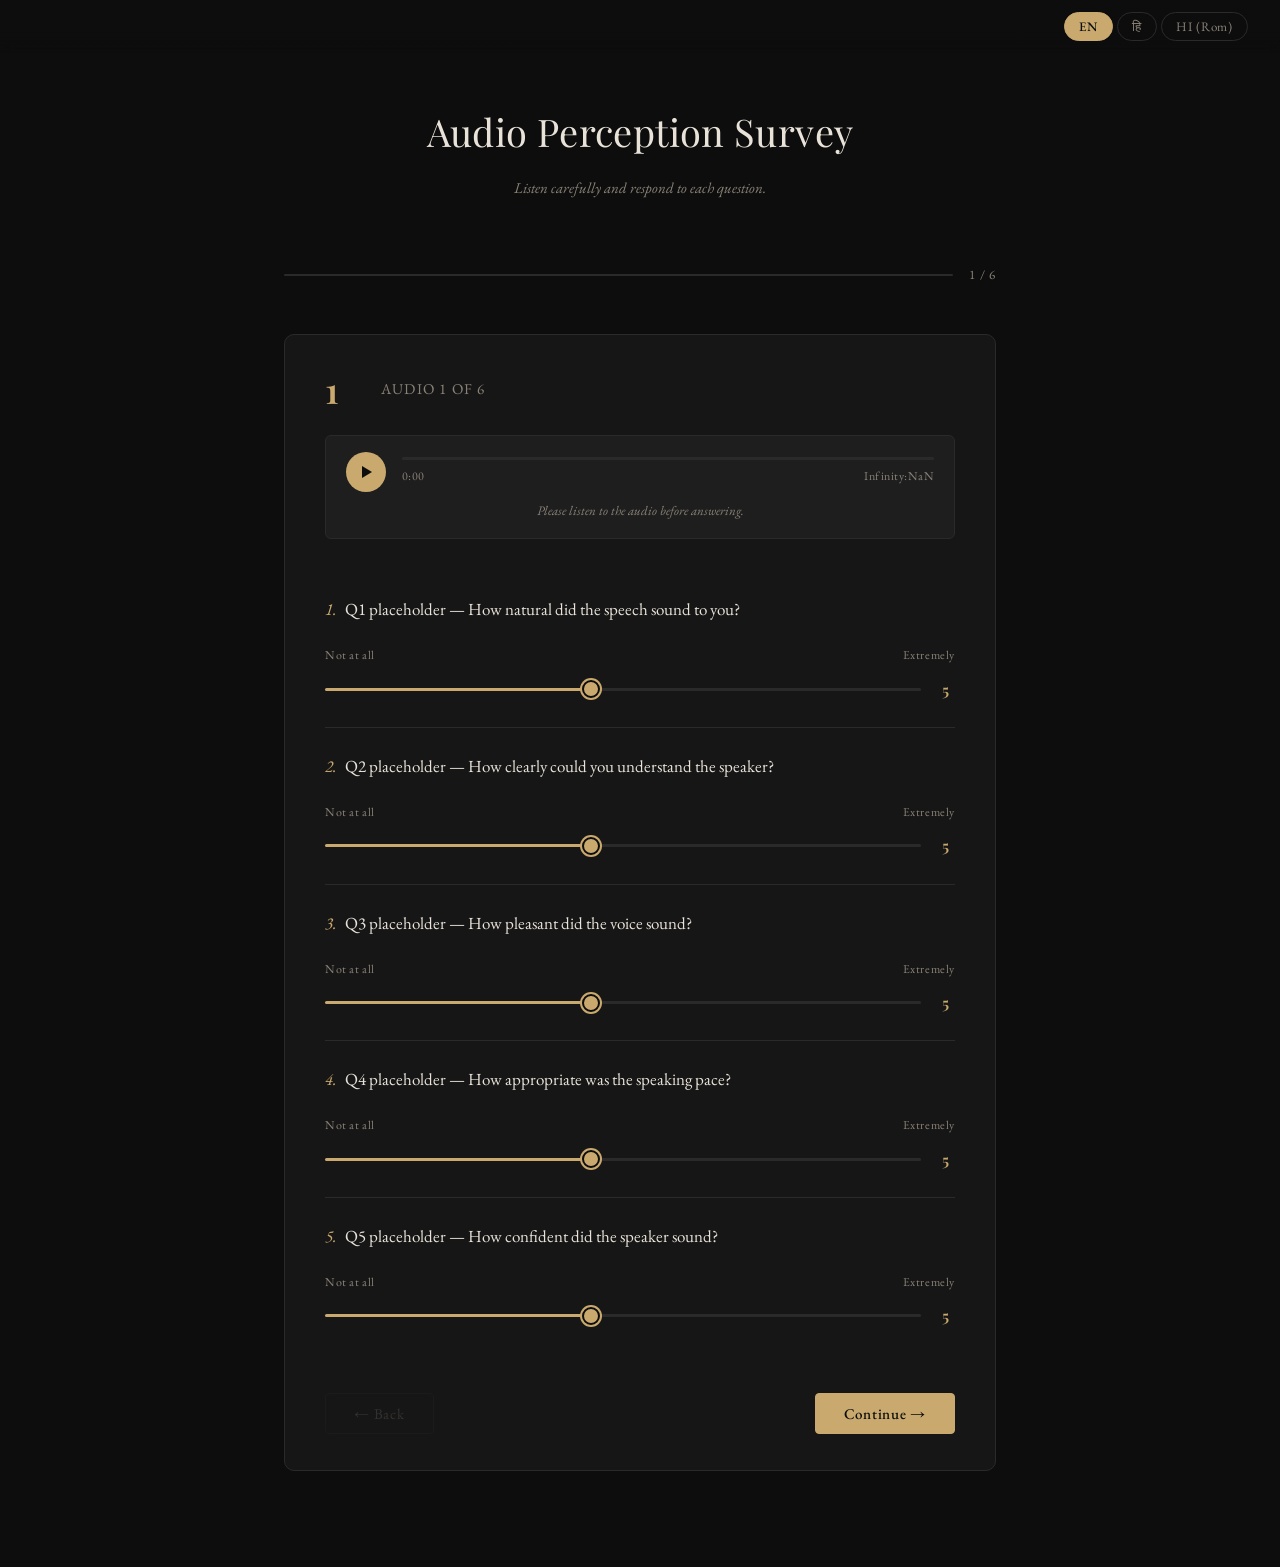
==== version1.html @ 690ae93b "project" ====
<!DOCTYPE html>
<html lang="en">
<head>
  <meta charset="UTF-8">
  <meta name="viewport" content="width=device-width, initial-scale=1.0">
  <title>Audio Perception Survey — Version 1</title>
  <meta name="description" content="Linguistic perception survey — Version 1. Listen to each audio clip and rate it on five perceptual dimensions.">
  <link rel="preconnect" href="https://fonts.googleapis.com">
  <link rel="preconnect" href="https://fonts.gstatic.com" crossorigin>
  <link href="https://fonts.googleapis.com/css2?family=Playfair+Display:ital,wght@0,400;0,600;1,400&family=EB+Garamond:ital,wght@0,400;0,500;1,400&display=swap" rel="stylesheet">
  <link rel="stylesheet" href="style.css">
</head>
<body>

  <!-- Language Toggler -->
  <nav class="lang-bar" role="navigation" aria-label="Language selector">
    <button class="lang-btn active" data-lang="en"  id="lang-en"  aria-label="English">EN</button>
    <button class="lang-btn"        data-lang="hi"   id="lang-hi"  aria-label="Hindi">हि</button>
    <button class="lang-btn"        data-lang="hirom" id="lang-hirom" aria-label="Romanized Hindi">HI (Rom)</button>
  </nav>

  <main class="container" role="main">

    <!-- Header -->
    <header class="site-header">
      <h1 class="site-title">Audio Perception Survey</h1>
      <p class="site-subtitle">Listen carefully and respond to each question.</p>
    </header>

    <!-- Progress -->
    <div class="progress-wrap" id="progress-wrap">
      <div class="progress-track">
        <div class="progress-fill" id="progress-fill"></div>
      </div>
      <span class="progress-label" id="progress-label">1 / 6</span>
    </div>

    <!-- Audio Card (dynamically rendered) -->
    <div class="audio-card" id="audio-card"></div>

    <!-- Final / Thank You Screen -->
    <div class="final-screen" id="final-screen" role="region" aria-label="Completion screen">
      <h2 class="final-title" id="final-title">Thank you.</h2>
      <p class="final-subtitle" id="final-sub">Your responses have been recorded.</p>
      <button class="download-btn" id="download-btn" style="display:none" aria-label="Download responses as CSV">
        ⬇ Download Responses (CSV)
      </button>
    </div>

  </main>

  <!-- Toast warning -->
  <div class="warning-toast" id="toast" role="alert" aria-live="polite"></div>

  <script src="survey.js"></script>
  <script>
    // Version 1 cyclic assignment:
    // Group 1→file 11, Group 2→file 22, Group 3→file 33,
    // Group 4→file 41, Group 5→file 52, Group 6→file 63
    initSurvey({
      version: 1,
      audios: ['11', '22', '33', '41', '52', '63']
    });
  </script>

</body>
</html>
---- style.css ----
@import url('https://fonts.googleapis.com/css2?family=Playfair+Display:ital,wght@0,400;0,600;1,400&family=EB+Garamond:ital,wght@0,400;0,500;1,400&display=swap');

*, *::before, *::after {
  box-sizing: border-box;
  margin: 0;
  padding: 0;
}

:root {
  --bg: #0d0d0d;
  --surface: #161616;
  --surface-2: #1e1e1e;
  --border: #2a2a2a;
  --text-primary: #e8e2d9;
  --text-secondary: #8a8278;
  --accent: #c9a96e;
  --accent-dim: rgba(201, 169, 110, 0.15);
  --font-serif: 'EB Garamond', 'Playfair Display', Georgia, serif;
  --font-display: 'Playfair Display', Georgia, serif;
  --transition: 0.25s ease;
  --radius: 6px;
}

html { scroll-behavior: smooth; }

body {
  background: var(--bg);
  color: var(--text-primary);
  font-family: var(--font-serif);
  font-size: 18px;
  line-height: 1.7;
  min-height: 100vh;
}

/* ── Language Toggler ── */
.lang-bar {
  position: fixed;
  top: 0; left: 0; right: 0;
  z-index: 100;
  display: flex;
  justify-content: flex-end;
  align-items: center;
  gap: 4px;
  padding: 12px 32px;
  background: linear-gradient(to bottom, rgba(13,13,13,0.98) 70%, transparent);
  backdrop-filter: blur(6px);
}

.lang-btn {
  background: none;
  border: 1px solid var(--border);
  color: var(--text-secondary);
  font-family: var(--font-serif);
  font-size: 13px;
  letter-spacing: 0.06em;
  padding: 5px 14px;
  cursor: pointer;
  border-radius: 20px;
  transition: all var(--transition);
}

.lang-btn:hover {
  border-color: var(--accent);
  color: var(--accent);
}

.lang-btn.active {
  background: var(--accent);
  border-color: var(--accent);
  color: #0d0d0d;
  font-weight: 500;
}

/* ── Layout ── */
.container {
  max-width: 760px;
  margin: 0 auto;
  padding: 100px 24px 80px;
}

/* ── Header ── */
.site-header {
  text-align: center;
  margin-bottom: 64px;
}

.site-title {
  font-family: var(--font-display);
  font-size: clamp(26px, 4vw, 38px);
  font-weight: 400;
  color: var(--text-primary);
  letter-spacing: 0.01em;
  margin-bottom: 10px;
}

.site-subtitle {
  font-size: 15px;
  color: var(--text-secondary);
  font-style: italic;
}

/* ── Progress ── */
.progress-wrap {
  display: flex;
  align-items: center;
  gap: 16px;
  margin-bottom: 48px;
}

.progress-track {
  flex: 1;
  height: 2px;
  background: var(--border);
  border-radius: 2px;
  overflow: hidden;
}

.progress-fill {
  height: 100%;
  background: var(--accent);
  border-radius: 2px;
  transition: width 0.5s ease;
  width: 0%;
}

.progress-label {
  font-size: 13px;
  color: var(--text-secondary);
  white-space: nowrap;
  letter-spacing: 0.06em;
}

/* ── Audio Card ── */
.audio-card {
  background: var(--surface);
  border: 1px solid var(--border);
  border-radius: 10px;
  padding: 36px 40px;
  margin-bottom: 16px;
}

.audio-card-header {
  display: flex;
  align-items: center;
  gap: 16px;
  margin-bottom: 28px;
}

.audio-number {
  font-family: var(--font-display);
  font-size: 36px;
  font-weight: 600;
  color: var(--accent);
  line-height: 1;
  min-width: 40px;
}

.audio-card-title {
  font-size: 15px;
  color: var(--text-secondary);
  letter-spacing: 0.08em;
  text-transform: uppercase;
}

/* Custom Audio Player */
.player-wrap {
  background: var(--surface-2);
  border: 1px solid var(--border);
  border-radius: var(--radius);
  padding: 16px 20px;
  margin-bottom: 32px;
}

.player-inner {
  display: flex;
  align-items: center;
  gap: 16px;
}

.play-btn {
  width: 40px; height: 40px;
  border-radius: 50%;
  background: var(--accent);
  border: none;
  cursor: pointer;
  display: flex; align-items: center; justify-content: center;
  flex-shrink: 0;
  transition: transform var(--transition), opacity var(--transition);
}

.play-btn:hover { transform: scale(1.08); opacity: 0.9; }
.play-btn:active { transform: scale(0.96); }

.play-btn svg { display: block; }

.player-timeline {
  flex: 1;
  display: flex;
  flex-direction: column;
  gap: 6px;
}

.timeline-bar {
  width: 100%;
  height: 3px;
  background: var(--border);
  border-radius: 3px;
  cursor: pointer;
  position: relative;
  overflow: hidden;
}

.timeline-progress {
  position: absolute;
  left: 0; top: 0; bottom: 0;
  background: var(--accent);
  border-radius: 3px;
  width: 0%;
  transition: width 0.1s linear;
  pointer-events: none;
}

.timeline-times {
  display: flex;
  justify-content: space-between;
  font-size: 12px;
  color: var(--text-secondary);
  letter-spacing: 0.04em;
}

.listen-note {
  font-size: 13px;
  color: var(--text-secondary);
  font-style: italic;
  text-align: center;
  margin-top: 8px;
}

/* ── Questions ── */
.questions-section {
  margin-top: 4px;
}

.question-item {
  padding: 24px 0;
  border-bottom: 1px solid var(--border);
}

.question-item:last-child { border-bottom: none; }

.question-text {
  font-size: 17px;
  color: var(--text-primary);
  line-height: 1.65;
  margin-bottom: 22px;
}

.question-text .q-num {
  color: var(--accent);
  font-style: italic;
  margin-right: 8px;
}

/* ── Slider ── */
.slider-wrap {
  display: flex;
  flex-direction: column;
  gap: 10px;
}

.slider-labels {
  display: flex;
  justify-content: space-between;
  font-size: 12px;
  color: var(--text-secondary);
  letter-spacing: 0.05em;
}

.slider-row {
  display: flex;
  align-items: center;
  gap: 14px;
}

.slider {
  -webkit-appearance: none;
  appearance: none;
  flex: 1;
  height: 3px;
  border-radius: 3px;
  background: linear-gradient(to right, var(--accent) 0%, var(--accent) 50%, var(--border) 50%, var(--border) 100%);
  outline: none;
  cursor: pointer;
  transition: background 0.1s;
}

.slider::-webkit-slider-thumb {
  -webkit-appearance: none;
  appearance: none;
  width: 18px; height: 18px;
  border-radius: 50%;
  background: var(--accent);
  border: 2px solid var(--bg);
  box-shadow: 0 0 0 2px var(--accent);
  cursor: pointer;
  transition: transform var(--transition);
}

.slider::-webkit-slider-thumb:hover { transform: scale(1.2); }
.slider::-moz-range-thumb {
  width: 18px; height: 18px;
  border-radius: 50%;
  background: var(--accent);
  border: 2px solid var(--bg);
  box-shadow: 0 0 0 2px var(--accent);
  cursor: pointer;
}

.slider-value {
  font-family: var(--font-display);
  font-size: 16px;
  font-weight: 600;
  color: var(--accent);
  min-width: 20px;
  text-align: center;
}

/* ── Navigation buttons ── */
.nav-wrap {
  display: flex;
  justify-content: space-between;
  align-items: center;
  margin-top: 40px;
  gap: 16px;
}

.nav-btn {
  background: none;
  border: 1px solid var(--border);
  color: var(--text-secondary);
  font-family: var(--font-serif);
  font-size: 15px;
  padding: 10px 28px;
  border-radius: 4px;
  cursor: pointer;
  letter-spacing: 0.05em;
  transition: all var(--transition);
  display: flex; align-items: center; gap: 8px;
}

.nav-btn:hover:not(:disabled) {
  border-color: var(--accent);
  color: var(--accent);
}

.nav-btn:disabled {
  opacity: 0.25;
  cursor: not-allowed;
}

.nav-btn.primary {
  background: var(--accent);
  border-color: var(--accent);
  color: #0d0d0d;
  font-weight: 500;
}

.nav-btn.primary:hover { opacity: 0.88; }

/* ── Thank You / Final Screen ── */
.final-screen {
  display: none;
  text-align: center;
  padding: 80px 0;
}

.final-screen.visible { display: block; }

.final-title {
  font-family: var(--font-display);
  font-size: 36px;
  font-weight: 400;
  margin-bottom: 16px;
  color: var(--text-primary);
}

.final-subtitle {
  color: var(--text-secondary);
  font-style: italic;
  margin-bottom: 40px;
}

.download-btn {
  display: inline-flex;
  align-items: center;
  gap: 10px;
  background: var(--accent);
  color: #0d0d0d;
  border: none;
  font-family: var(--font-serif);
  font-size: 15px;
  font-weight: 500;
  padding: 13px 32px;
  border-radius: 4px;
  cursor: pointer;
  letter-spacing: 0.06em;
  transition: opacity var(--transition);
}

.download-btn:hover { opacity: 0.88; }

/* ── Unanswered warning ── */
.warning-toast {
  position: fixed;
  bottom: 32px; left: 50%; transform: translateX(-50%);
  background: #2a1a0e;
  border: 1px solid var(--accent);
  color: var(--accent);
  font-size: 14px;
  padding: 10px 24px;
  border-radius: 4px;
  opacity: 0;
  pointer-events: none;
  transition: opacity 0.3s ease;
  white-space: nowrap;
}

.warning-toast.show { opacity: 1; }

/* ── Responsive ── */
@media (max-width: 600px) {
  .audio-card { padding: 24px 20px; }
  .lang-bar { padding: 10px 16px; gap: 6px; }
  .lang-btn { font-size: 12px; padding: 4px 10px; }
}
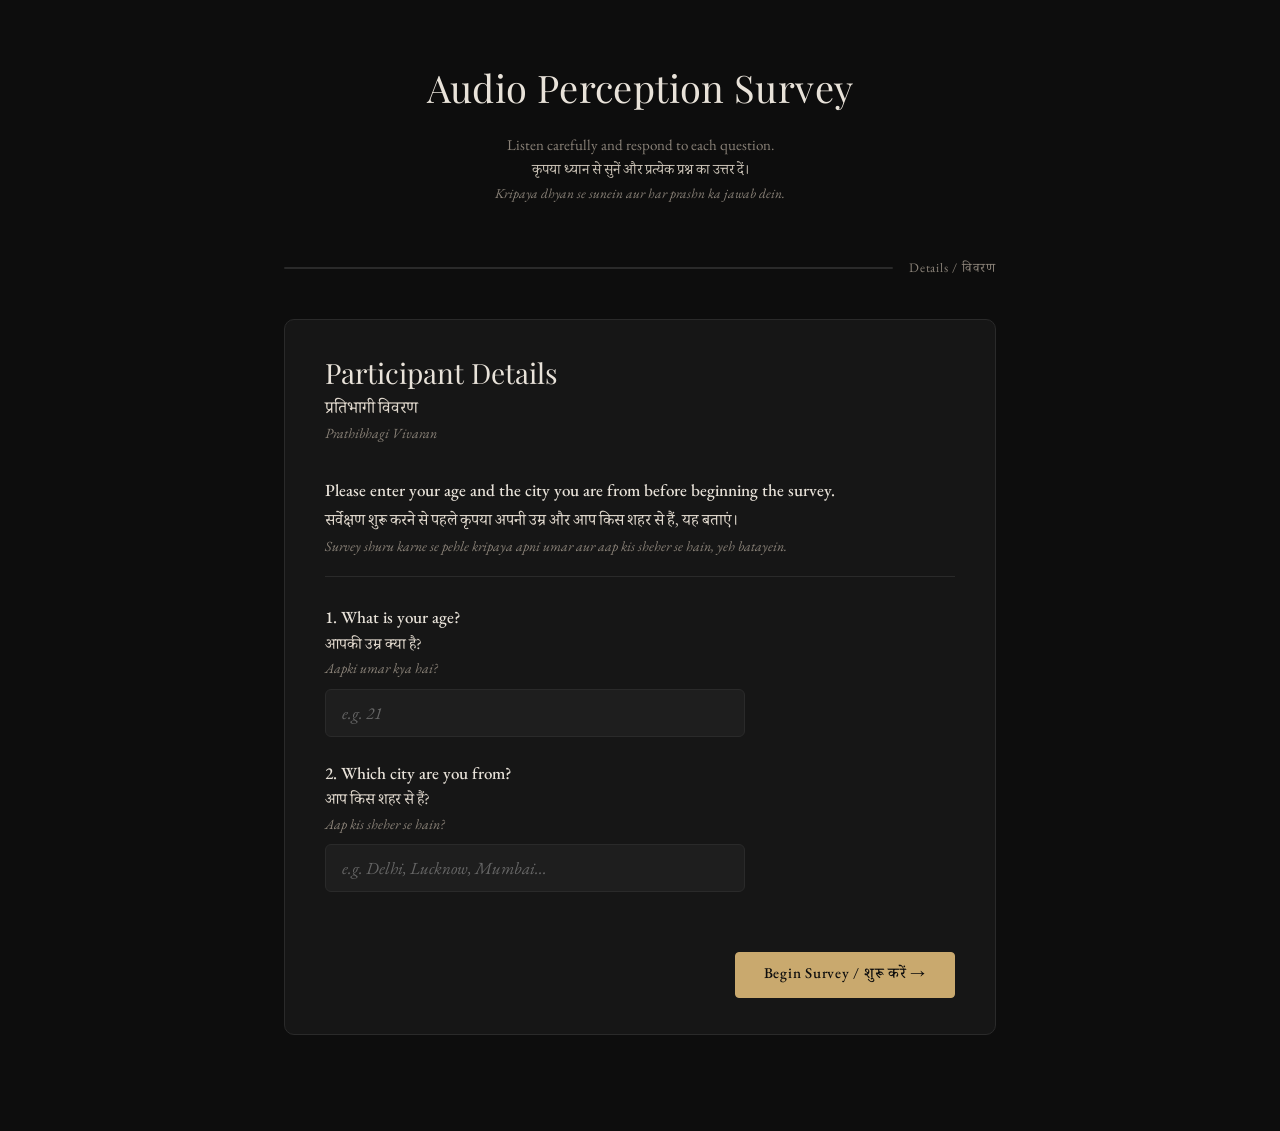
==== commit 8e65be96: "Adding questions" ====
--- a/version1.html
+++ b/version1.html
@@ -7,24 +7,21 @@
   <meta name="description" content="Linguistic perception survey — Version 1. Listen to each audio clip and rate it on five perceptual dimensions.">
   <link rel="preconnect" href="https://fonts.googleapis.com">
   <link rel="preconnect" href="https://fonts.gstatic.com" crossorigin>
-  <link href="https://fonts.googleapis.com/css2?family=Playfair+Display:ital,wght@0,400;0,600;1,400&family=EB+Garamond:ital,wght@0,400;0,500;1,400&display=swap" rel="stylesheet">
+  <link href="https://fonts.googleapis.com/css2?family=EB+Garamond:ital,wght@0,400;0,500;1,400&family=Noto+Serif+Devanagari:wght@400;500;600&family=Playfair+Display:ital,wght@0,400;0,600;1,400&display=swap" rel="stylesheet">
   <link rel="stylesheet" href="style.css">
 </head>
 <body>
-
-  <!-- Language Toggler -->
-  <nav class="lang-bar" role="navigation" aria-label="Language selector">
-    <button class="lang-btn active" data-lang="en"  id="lang-en"  aria-label="English">EN</button>
-    <button class="lang-btn"        data-lang="hi"   id="lang-hi"  aria-label="Hindi">हि</button>
-    <button class="lang-btn"        data-lang="hirom" id="lang-hirom" aria-label="Romanized Hindi">HI (Rom)</button>
-  </nav>
 
   <main class="container" role="main">
 
     <!-- Header -->
     <header class="site-header">
       <h1 class="site-title">Audio Perception Survey</h1>
-      <p class="site-subtitle">Listen carefully and respond to each question.</p>
+      <p class="site-subtitle">
+        Listen carefully and respond to each question.<br>
+        <span class="sub-hi">कृपया ध्यान से सुनें और प्रत्येक प्रश्न का उत्तर दें।</span><br>
+        <span class="sub-hirom">Kripaya dhyan se sunein aur har prashn ka jawab dein.</span>
+      </p>
     </header>
 
     <!-- Progress -->
@@ -32,10 +29,10 @@
       <div class="progress-track">
         <div class="progress-fill" id="progress-fill"></div>
       </div>
-      <span class="progress-label" id="progress-label">1 / 6</span>
+      <span class="progress-label" id="progress-label">Details / विवरण</span>
     </div>
 
-    <!-- Audio Card (dynamically rendered) -->
+    <!-- Audio Card (dynamically rendered: Demographics then Audio clips) -->
     <div class="audio-card" id="audio-card"></div>
 
     <!-- Final / Thank You Screen -->
--- a/style.css
+++ b/style.css
@@ -1,4 +1,4 @@
-@import url('https://fonts.googleapis.com/css2?family=Playfair+Display:ital,wght@0,400;0,600;1,400&family=EB+Garamond:ital,wght@0,400;0,500;1,400&display=swap');
+@import url('https://fonts.googleapis.com/css2?family=EB+Garamond:ital,wght@0,400;0,500;1,400&family=Noto+Serif+Devanagari:wght@400;500;600&family=Playfair+Display:ital,wght@0,400;0,600;1,400&display=swap');
 
 *, *::before, *::after {
   box-sizing: border-box;
@@ -15,7 +15,7 @@
   --text-secondary: #8a8278;
   --accent: #c9a96e;
   --accent-dim: rgba(201, 169, 110, 0.15);
-  --font-serif: 'EB Garamond', 'Playfair Display', Georgia, serif;
+  --font-serif: 'EB Garamond', 'Noto Serif Devanagari', Georgia, serif;
   --font-display: 'Playfair Display', Georgia, serif;
   --transition: 0.25s ease;
   --radius: 6px;
@@ -32,56 +32,17 @@
   min-height: 100vh;
 }
 
-/* ── Language Toggler ── */
-.lang-bar {
-  position: fixed;
-  top: 0; left: 0; right: 0;
-  z-index: 100;
-  display: flex;
-  justify-content: flex-end;
-  align-items: center;
-  gap: 4px;
-  padding: 12px 32px;
-  background: linear-gradient(to bottom, rgba(13,13,13,0.98) 70%, transparent);
-  backdrop-filter: blur(6px);
-}
-
-.lang-btn {
-  background: none;
-  border: 1px solid var(--border);
-  color: var(--text-secondary);
-  font-family: var(--font-serif);
-  font-size: 13px;
-  letter-spacing: 0.06em;
-  padding: 5px 14px;
-  cursor: pointer;
-  border-radius: 20px;
-  transition: all var(--transition);
-}
-
-.lang-btn:hover {
-  border-color: var(--accent);
-  color: var(--accent);
-}
-
-.lang-btn.active {
-  background: var(--accent);
-  border-color: var(--accent);
-  color: #0d0d0d;
-  font-weight: 500;
-}
-
 /* ── Layout ── */
 .container {
   max-width: 760px;
   margin: 0 auto;
-  padding: 100px 24px 80px;
+  padding: 56px 24px 80px;
 }
 
 /* ── Header ── */
 .site-header {
   text-align: center;
-  margin-bottom: 64px;
+  margin-bottom: 52px;
 }
 
 .site-title {
@@ -90,13 +51,24 @@
   font-weight: 400;
   color: var(--text-primary);
   letter-spacing: 0.01em;
-  margin-bottom: 10px;
+  margin-bottom: 12px;
 }
 
 .site-subtitle {
   font-size: 15px;
   color: var(--text-secondary);
+  line-height: 1.6;
+}
+
+.site-subtitle .sub-hi {
+  color: #c8c0b4;
+  font-size: 14.5px;
+}
+
+.site-subtitle .sub-hirom {
+  color: var(--text-secondary);
   font-style: italic;
+  font-size: 13.5px;
 }
 
 /* ── Progress ── */
@@ -104,7 +76,7 @@
   display: flex;
   align-items: center;
   gap: 16px;
-  margin-bottom: 48px;
+  margin-bottom: 40px;
 }
 
 .progress-track {
@@ -130,7 +102,7 @@
   letter-spacing: 0.06em;
 }
 
-/* ── Audio Card ── */
+/* ── Card (Audio & Demographics) ── */
 .audio-card {
   background: var(--surface);
   border: 1px solid var(--border);
@@ -155,11 +127,22 @@
   min-width: 40px;
 }
 
+.audio-card-titles {
+  display: flex;
+  flex-direction: column;
+  gap: 2px;
+}
+
 .audio-card-title {
   font-size: 15px;
   color: var(--text-secondary);
   letter-spacing: 0.08em;
   text-transform: uppercase;
+}
+
+.audio-card-subtitle-hi {
+  font-size: 13px;
+  color: #9c9489;
 }
 
 /* Custom Audio Player */
@@ -229,36 +212,170 @@
 }
 
 .listen-note {
-  font-size: 13px;
-  color: var(--text-secondary);
-  font-style: italic;
+  font-size: 13.5px;
+  color: var(--text-secondary);
   text-align: center;
-  margin-top: 8px;
+  margin-top: 10px;
+  line-height: 1.5;
+}
+
+.listen-note span {
+  font-size: 12.5px;
+  color: #9c9489;
 }
 
 /* ── Questions ── */
 .questions-section {
-  margin-top: 4px;
+  margin-top: 8px;
 }
 
 .question-item {
-  padding: 24px 0;
+  padding: 26px 0;
   border-bottom: 1px solid var(--border);
 }
 
 .question-item:last-child { border-bottom: none; }
 
-.question-text {
-  font-size: 17px;
-  color: var(--text-primary);
-  line-height: 1.65;
-  margin-bottom: 22px;
-}
-
-.question-text .q-num {
+.question-header {
+  display: flex;
+  align-items: flex-start;
+  gap: 12px;
+  margin-bottom: 18px;
+}
+
+.question-header .q-num {
+  font-family: var(--font-display);
+  font-size: 20px;
   color: var(--accent);
   font-style: italic;
-  margin-right: 8px;
+  line-height: 1.35;
+  flex-shrink: 0;
+}
+
+.q-multilang {
+  display: flex;
+  flex-direction: column;
+  gap: 4px;
+}
+
+.q-en {
+  font-size: 17px;
+  color: var(--text-primary);
+  font-weight: 500;
+  line-height: 1.45;
+}
+
+.q-hi {
+  font-size: 16px;
+  color: #dfd7cc;
+  line-height: 1.45;
+}
+
+.q-hirom {
+  font-size: 14px;
+  color: var(--text-secondary);
+  font-style: italic;
+  line-height: 1.45;
+}
+
+/* ── Demographics Card ── */
+.demographics-card-inner {
+  display: flex;
+  flex-direction: column;
+}
+
+.demographics-header {
+  margin-bottom: 16px;
+}
+
+.demographics-title {
+  font-family: var(--font-display);
+  font-size: 28px;
+  font-weight: 400;
+  color: var(--text-primary);
+  line-height: 1.2;
+}
+
+.demographics-sub-hi {
+  font-size: 17px;
+  color: #dfd7cc;
+  margin-top: 4px;
+}
+
+.demographics-sub-hirom {
+  font-size: 14px;
+  color: var(--text-secondary);
+  font-style: italic;
+}
+
+.demographics-intro {
+  margin: 16px 0 28px;
+  padding-bottom: 20px;
+  border-bottom: 1px solid var(--border);
+  display: flex;
+  flex-direction: column;
+  gap: 5px;
+}
+
+.demographics-body {
+  display: flex;
+  flex-direction: column;
+  gap: 24px;
+  margin-bottom: 24px;
+}
+
+.demographics-field {
+  display: flex;
+  flex-direction: column;
+  gap: 10px;
+}
+
+.demographics-label {
+  display: flex;
+  flex-direction: column;
+  gap: 3px;
+  cursor: pointer;
+}
+
+.demographics-label .q-en {
+  font-size: 17px;
+  color: var(--text-primary);
+  font-weight: 500;
+}
+
+.demographics-label .q-hi {
+  font-size: 15.5px;
+  color: #dfd7cc;
+}
+
+.demographics-label .q-hirom {
+  font-size: 14px;
+  color: var(--text-secondary);
+  font-style: italic;
+}
+
+.demographics-input {
+  width: 100%;
+  max-width: 420px;
+  background: var(--surface-2);
+  border: 1px solid var(--border);
+  color: var(--text-primary);
+  font-family: var(--font-serif);
+  font-size: 17px;
+  padding: 12px 16px;
+  border-radius: var(--radius);
+  outline: none;
+  transition: border-color var(--transition), box-shadow var(--transition);
+}
+
+.demographics-input:focus {
+  border-color: var(--accent);
+  box-shadow: 0 0 0 1px var(--accent);
+}
+
+.demographics-input::placeholder {
+  color: #666;
+  font-style: italic;
 }
 
 /* ── Slider ── */
@@ -271,9 +388,9 @@
 .slider-labels {
   display: flex;
   justify-content: space-between;
-  font-size: 12px;
-  color: var(--text-secondary);
-  letter-spacing: 0.05em;
+  font-size: 12.5px;
+  color: var(--text-secondary);
+  letter-spacing: 0.03em;
 }
 
 .slider-row {
@@ -330,7 +447,7 @@
   display: flex;
   justify-content: space-between;
   align-items: center;
-  margin-top: 40px;
+  margin-top: 36px;
   gap: 16px;
 }
 
@@ -382,12 +499,13 @@
   font-weight: 400;
   margin-bottom: 16px;
   color: var(--text-primary);
+  line-height: 1.3;
 }
 
 .final-subtitle {
   color: var(--text-secondary);
-  font-style: italic;
   margin-bottom: 40px;
+  line-height: 1.6;
 }
 
 .download-btn {
@@ -423,6 +541,7 @@
   pointer-events: none;
   transition: opacity 0.3s ease;
   white-space: nowrap;
+  z-index: 1000;
 }
 
 .warning-toast.show { opacity: 1; }
@@ -430,6 +549,6 @@
 /* ── Responsive ── */
 @media (max-width: 600px) {
   .audio-card { padding: 24px 20px; }
-  .lang-bar { padding: 10px 16px; gap: 6px; }
-  .lang-btn { font-size: 12px; padding: 4px 10px; }
-}
+  .demographics-input { max-width: 100%; }
+  .container { padding: 36px 16px 60px; }
+}
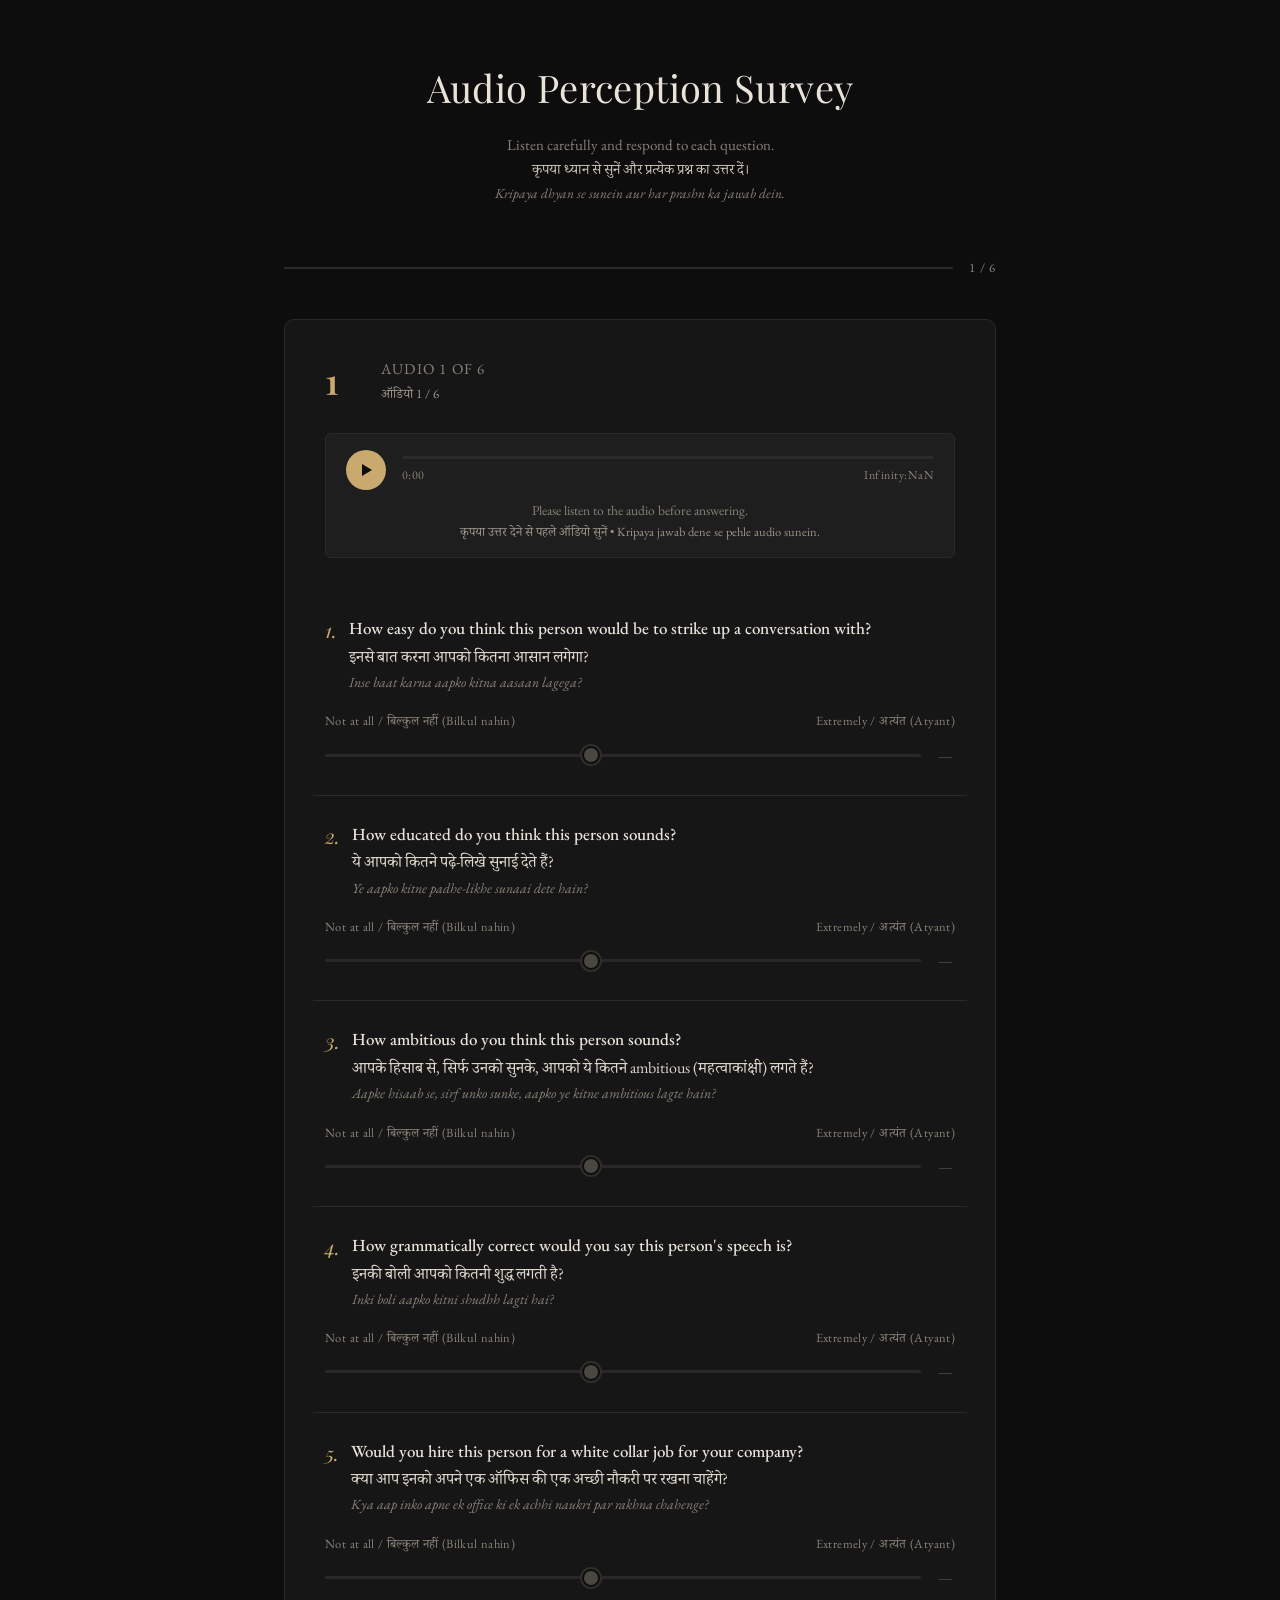
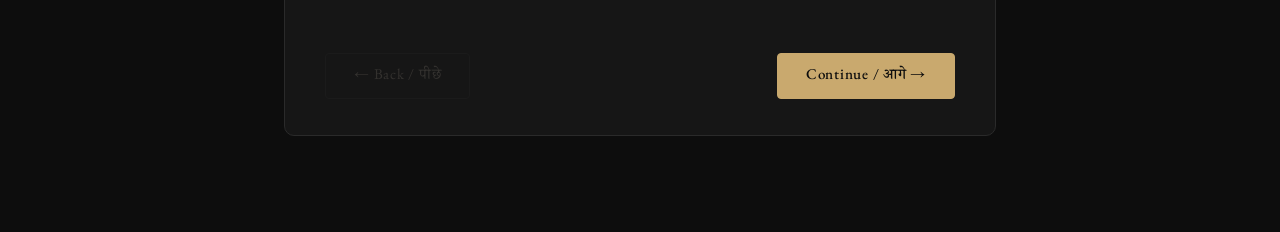
==== commit 93b649b9: "participant details to back" ====
--- a/version1.html
+++ b/version1.html
@@ -29,7 +29,7 @@
       <div class="progress-track">
         <div class="progress-fill" id="progress-fill"></div>
       </div>
-      <span class="progress-label" id="progress-label">Details / विवरण</span>
+      <span class="progress-label" id="progress-label">1 / 6</span>
     </div>
 
     <!-- Audio Card (dynamically rendered: Demographics then Audio clips) -->
--- a/style.css
+++ b/style.css
@@ -230,11 +230,23 @@
 }
 
 .question-item {
-  padding: 26px 0;
+  padding: 26px 12px;
+  margin: 0 -12px;
   border-bottom: 1px solid var(--border);
+  transition: background 0.3s ease;
 }
 
 .question-item:last-child { border-bottom: none; }
+
+.question-item.highlight-unanswered {
+  animation: pulse-unanswered 0.8s ease;
+}
+
+@keyframes pulse-unanswered {
+  0% { background: transparent; }
+  35% { background: rgba(201, 169, 110, 0.12); border-radius: var(--radius); }
+  100% { background: transparent; }
+}
 
 .question-header {
   display: flex;
@@ -424,6 +436,7 @@
 }
 
 .slider::-webkit-slider-thumb:hover { transform: scale(1.2); }
+
 .slider::-moz-range-thumb {
   width: 18px; height: 18px;
   border-radius: 50%;
@@ -431,6 +444,36 @@
   border: 2px solid var(--bg);
   box-shadow: 0 0 0 2px var(--accent);
   cursor: pointer;
+  transition: transform var(--transition);
+}
+
+.slider::-moz-range-thumb:hover { transform: scale(1.2); }
+
+/* ── Untouched / Discoloured Slider ── */
+.slider.untouched {
+  background: #282828 !important;
+}
+
+.slider.untouched::-webkit-slider-thumb {
+  background: #4a4742 !important;
+  box-shadow: 0 0 0 2px #302e2b !important;
+  border: 2px solid var(--bg) !important;
+}
+
+.slider.untouched::-webkit-slider-thumb:hover {
+  background: #5c5852 !important;
+  box-shadow: 0 0 0 2px #44403a !important;
+}
+
+.slider.untouched::-moz-range-thumb {
+  background: #4a4742 !important;
+  box-shadow: 0 0 0 2px #302e2b !important;
+  border: 2px solid var(--bg) !important;
+}
+
+.slider.untouched::-moz-range-thumb:hover {
+  background: #5c5852 !important;
+  box-shadow: 0 0 0 2px #44403a !important;
 }
 
 .slider-value {
@@ -440,6 +483,14 @@
   color: var(--accent);
   min-width: 20px;
   text-align: center;
+  transition: color var(--transition);
+}
+
+.slider-value.untouched {
+  color: var(--text-secondary);
+  font-family: var(--font-serif);
+  font-weight: 400;
+  opacity: 0.45;
 }
 
 /* ── Navigation buttons ── */
@@ -482,7 +533,12 @@
   font-weight: 500;
 }
 
-.nav-btn.primary:hover { opacity: 0.88; }
+.nav-btn.primary:hover:not(:disabled) {
+  background: var(--accent);
+  border-color: var(--accent);
+  color: #0d0d0d !important;
+  opacity: 0.88;
+}
 
 /* ── Thank You / Final Screen ── */
 .final-screen {
@@ -525,7 +581,10 @@
   transition: opacity var(--transition);
 }
 
-.download-btn:hover { opacity: 0.88; }
+.download-btn:hover {
+  opacity: 0.88;
+  color: #0d0d0d;
+}
 
 /* ── Unanswered warning ── */
 .warning-toast {
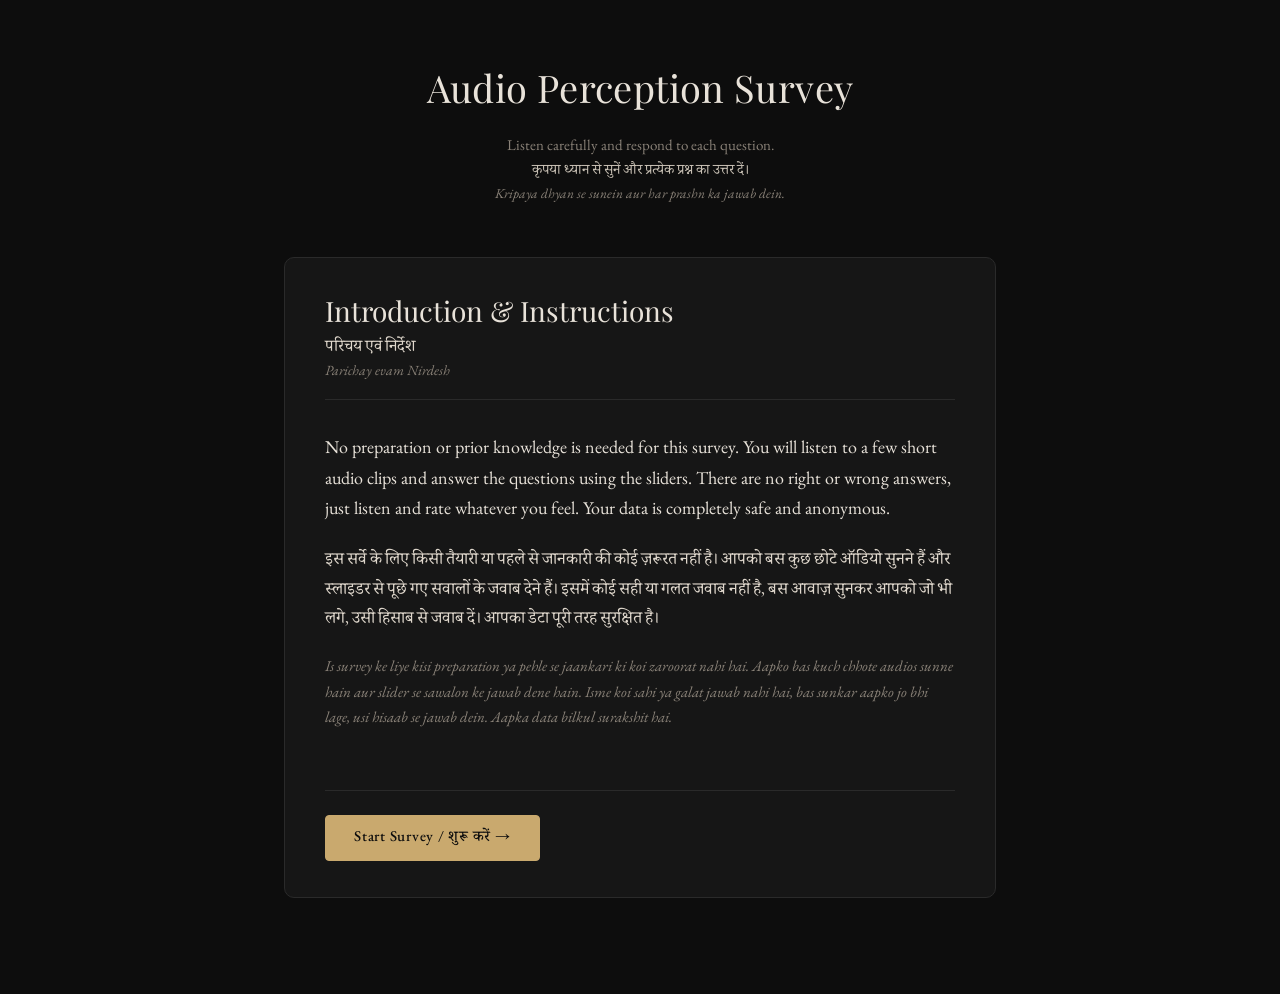
==== commit a9ee2587: "Added introduction page" ====
--- a/version1.html
+++ b/version1.html
@@ -25,7 +25,7 @@
     </header>
 
     <!-- Progress -->
-    <div class="progress-wrap" id="progress-wrap">
+    <div class="progress-wrap" id="progress-wrap" style="display: none;">
       <div class="progress-track">
         <div class="progress-fill" id="progress-fill"></div>
       </div>
--- a/style.css
+++ b/style.css
@@ -288,6 +288,72 @@
   color: var(--text-secondary);
   font-style: italic;
   line-height: 1.45;
+}
+
+/* ── Introduction Card ── */
+.intro-card-inner {
+  display: flex;
+  flex-direction: column;
+}
+
+.intro-header {
+  margin-bottom: 24px;
+  padding-bottom: 16px;
+  border-bottom: 1px solid var(--border);
+}
+
+.intro-title {
+  font-family: var(--font-display);
+  font-size: 28px;
+  font-weight: 400;
+  color: var(--text-primary);
+  line-height: 1.2;
+}
+
+.intro-sub-hi {
+  font-size: 16.5px;
+  color: #dfd7cc;
+  margin-top: 4px;
+}
+
+.intro-sub-hirom {
+  font-size: 14px;
+  color: var(--text-secondary);
+  font-style: italic;
+}
+
+.intro-body {
+  display: flex;
+  flex-direction: column;
+  gap: 20px;
+  margin: 8px 0 24px;
+}
+
+.intro-text-en {
+  font-size: 18px;
+  color: var(--text-primary);
+  line-height: 1.7;
+}
+
+.intro-text-hi {
+  font-size: 17px;
+  color: #dfd7cc;
+  line-height: 1.75;
+}
+
+.intro-text-hirom {
+  font-size: 15px;
+  color: var(--text-secondary);
+  font-style: italic;
+  line-height: 1.7;
+}
+
+.intro-nav {
+  display: flex;
+  justify-content: flex-end;
+  margin-top: 12px;
+  padding-top: 24px;
+  border-top: 1px solid var(--border);
 }
 
 /* ── Demographics Card ── */
@@ -605,9 +671,41 @@
 
 .warning-toast.show { opacity: 1; }
 
+/* ── Loading Spinner ── */
+.loading-state {
+  text-align: center;
+  padding: 48px 20px;
+}
+
+.loading-spinner {
+  width: 34px;
+  height: 34px;
+  margin: 0 auto 16px;
+  border: 3px solid var(--border);
+  border-top-color: var(--accent);
+  border-radius: 50%;
+  animation: spin 0.8s linear infinite;
+}
+
+@keyframes spin {
+  to { transform: rotate(360deg); }
+}
+
+.loading-text {
+  font-size: 16px;
+  color: var(--text-primary);
+  line-height: 1.5;
+}
+
 /* ── Responsive ── */
 @media (max-width: 600px) {
   .audio-card { padding: 24px 20px; }
+  .intro-body { gap: 16px; margin-bottom: 20px; }
+  .intro-text-en { font-size: 17px; }
+  .intro-text-hi { font-size: 16px; }
+  .intro-text-hirom { font-size: 14px; }
+  .intro-nav { justify-content: stretch; }
+  .intro-nav .nav-btn { width: 100%; justify-content: center; }
   .demographics-input { max-width: 100%; }
   .container { padding: 36px 16px 60px; }
 }
